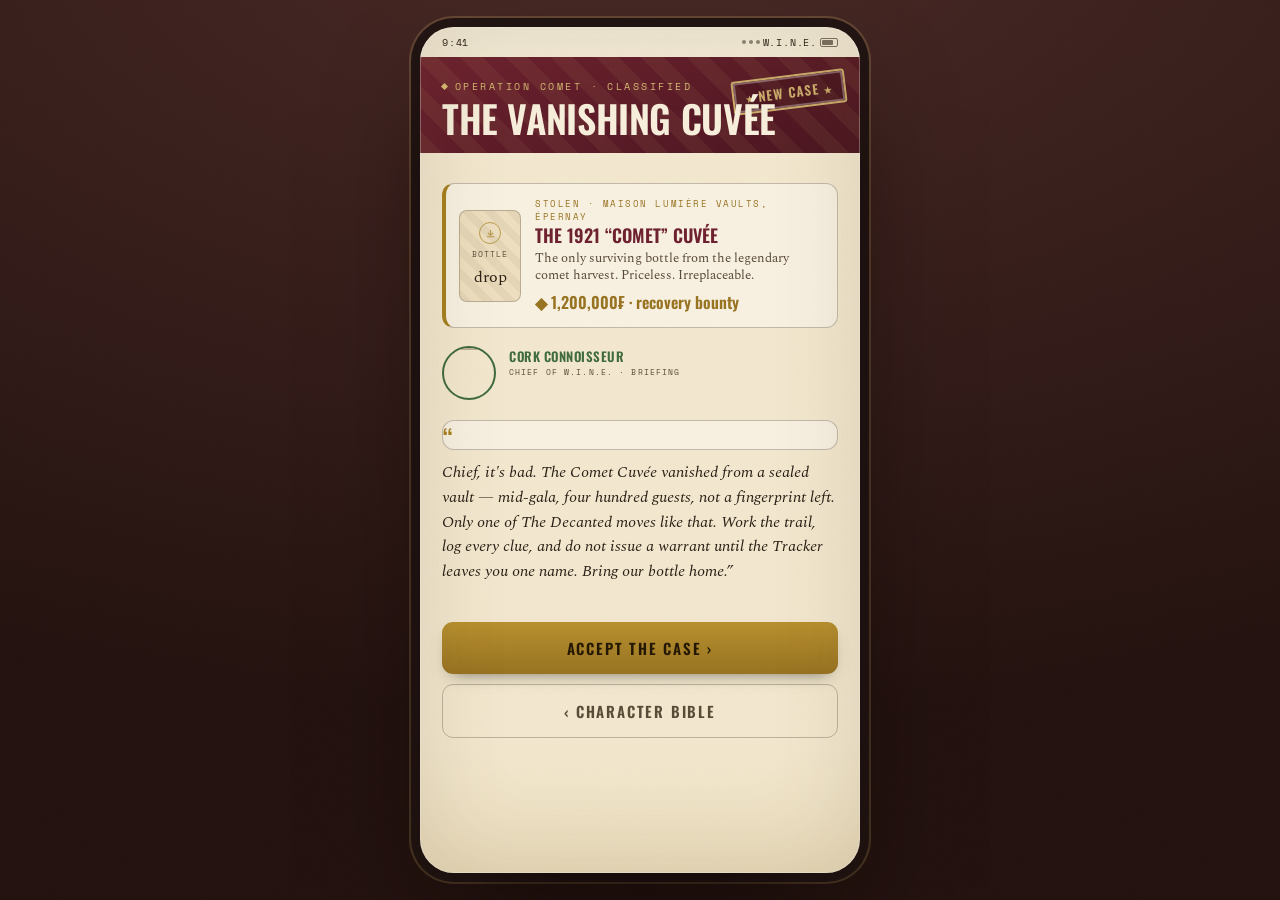
==== case-file.html @ ae3cd0b0 "Add files via upload" ====
<!DOCTYPE html>
<html lang="en">
<head>
<meta charset="UTF-8" />
<meta name="viewport" content="width=device-width, initial-scale=1.0, viewport-fit=cover" />
<title>The Cellar Files — Case File</title>
<link rel="preconnect" href="https://fonts.googleapis.com" />
<link rel="preconnect" href="https://fonts.gstatic.com" crossorigin />
<link href="https://fonts.googleapis.com/css2?family=Oswald:wght@400;500;600;700&family=Spectral:ital,wght@0,400;0,500;0,600;1,400;1,500&family=Space+Mono:wght@400;700&display=swap" rel="stylesheet" />
<link rel="stylesheet" href="case.css" />
<template id="__bundler_thumbnail">
  <svg xmlns="http://www.w3.org/2000/svg" viewBox="0 0 100 100">
    <rect width="100" height="100" fill="#5A1A26"/>
    <circle cx="50" cy="46" r="20" fill="none" stroke="#D8BC73" stroke-width="2.5"/>
    <path d="M50 38 v16 M42 46 h16" stroke="#D8BC73" stroke-width="2.5"/>
    <path d="M64 60 l12 12" stroke="#D8BC73" stroke-width="3" stroke-linecap="round"/>
    <text x="50" y="88" text-anchor="middle" font-family="monospace" font-size="8" letter-spacing="1.5" fill="#D8BC73">CASE FILE</text>
  </svg>
</template>
</head>
<body>
  <div class="frame-wrap">
    <div class="phone">
      <div class="grain"></div>
      <div class="statusbar">
        <span>9:41</span>
        <span class="dots"><i></i><i></i><i></i> W.I.N.E. <span class="batt"></span></span>
      </div>
      <div class="screen" id="screen"></div>

      <!-- overlays live inside the phone -->
      <div class="revealwrap" id="revealwrap"></div>
      <div class="confirmwrap" id="confirmwrap"></div>
      <div class="flyover" id="flyover"></div>
      <div class="gtoast" id="gtoast"></div>
    </div>
  </div>

  <script src="data.js"></script>
  <script src="art.js"></script>
  <script src="career.js"></script>
  <script src="passport-data.js"></script>
  <script src="regions.js"></script>
  <script src="slots.js"></script>
  <script src="case-data.js"></script>
  <script src="case.js"></script>
</body>
</html>
---- case.css ----
/* ============================================================
   THE CELLAR FILES — Case File (gameplay) styles
   Mobile-first premium UI. Shares the dossier palette + type.
   ============================================================ */
:root{
  --burgundy:#6E2230; --burgundy-deep:#5A1A26; --cabernet:#8B2638;
  --paper:#F3E8CF; --paper-2:#ECDEBE; --cream:#F6EEDA;
  --oak:#3A2A1C; --ink:#2B2117; --ink-soft:#5A4A38;
  --gold:#B8902F; --gold-deep:#977322; --gold-soft:#D8BC73; --vine:#5B6B3A;
  --green:#3f6b3f; --red:#9c2b32; --orange:#C8742E;
  --rule:rgba(58,42,28,0.28); --rule-soft:rgba(58,42,28,0.14);
  --font-display:'Oswald','Arial Narrow',sans-serif;
  --font-body:'Spectral',Georgia,serif;
  --font-mono:'Space Mono','Courier New',monospace;
  --accent:#A6801F;
}
*{box-sizing:border-box;}
html,body{margin:0;padding:0;height:100%;}
body{
  font-family:var(--font-body);color:var(--ink);
  background:radial-gradient(120% 90% at 50% -10%,#4a2a26 0%,#3a201d 40%,#23120f 100%);
  -webkit-font-smoothing:antialiased;overflow:hidden;
}
body::before{
  content:"";position:fixed;inset:0;pointer-events:none;z-index:0;
  background-image:url("data:image/svg+xml,%3Csvg xmlns='http://www.w3.org/2000/svg' width='180' height='180'%3E%3Cfilter id='n'%3E%3CfeTurbulence type='fractalNoise' baseFrequency='0.85' numOctaves='2'/%3E%3C/filter%3E%3Crect width='100%25' height='100%25' filter='url(%23n)' opacity='0.5'/%3E%3C/svg%3E");
  opacity:0.05;mix-blend-mode:overlay;
}

/* ===== Phone frame ===== */
.frame-wrap{position:fixed;inset:0;display:flex;align-items:center;justify-content:center;z-index:2;padding:18px;}
.phone{
  position:relative;width:min(440px,96vw);height:min(940px,94vh);
  background:linear-gradient(180deg,var(--cream),var(--paper) 16%,var(--paper) 84%,var(--paper-2));
  border-radius:34px;overflow:hidden;
  box-shadow:0 50px 110px -34px rgba(15,7,5,.85),0 0 0 9px #221513,0 0 0 11px rgba(216,188,115,.22);
}
.phone::after{content:"";position:absolute;inset:0;pointer-events:none;border-radius:34px;
  box-shadow:inset 0 0 90px rgba(90,60,30,.16),inset 0 0 0 1px rgba(255,255,255,.3);z-index:40;}
.phone .grain{position:absolute;inset:0;pointer-events:none;z-index:1;opacity:0.05;mix-blend-mode:multiply;
  background-image:url("data:image/svg+xml,%3Csvg xmlns='http://www.w3.org/2000/svg' width='200' height='200'%3E%3Cfilter id='p'%3E%3CfeTurbulence type='fractalNoise' baseFrequency='0.9' numOctaves='2'/%3E%3C/filter%3E%3Crect width='100%25' height='100%25' filter='url(%23p)' opacity='0.6'/%3E%3C/svg%3E");}

/* status bar */
.statusbar{position:absolute;top:0;left:0;right:0;height:30px;z-index:30;display:flex;align-items:center;
  justify-content:space-between;padding:0 22px;font-family:var(--font-mono);font-size:10px;letter-spacing:.08em;color:var(--ink);}
.statusbar .dots{display:flex;gap:3px;align-items:center;}
.statusbar .dots i{width:4px;height:4px;border-radius:50%;background:var(--ink);opacity:.5;font-style:normal;}
.statusbar .batt{width:18px;height:9px;border:1px solid var(--ink);border-radius:2px;position:relative;opacity:.6;}
.statusbar .batt::after{content:"";position:absolute;left:1px;top:1px;bottom:1px;width:11px;background:var(--ink);border-radius:1px;}

/* screen scroll area */
.screen{position:absolute;inset:30px 0 0;overflow-y:auto;z-index:5;scrollbar-width:none;-webkit-overflow-scrolling:touch;}
.screen::-webkit-scrollbar{display:none;}
.view{min-height:100%;display:flex;flex-direction:column;animation:fade .3s ease;}
@keyframes fade{from{opacity:0;transform:translateY(8px);}to{opacity:1;transform:none;}}
.pad{padding:12px 22px 24px;}

/* ===== shared bits ===== */
.kick{font-family:var(--font-mono);font-size:9.5px;letter-spacing:.26em;text-transform:uppercase;color:var(--gold-deep);display:flex;align-items:center;gap:8px;}
.kick .dot{width:5px;height:5px;background:var(--accent);transform:rotate(45deg);}
.huge{font-family:var(--font-display);font-weight:600;text-transform:uppercase;line-height:.9;color:var(--burgundy);margin:8px 0 0;letter-spacing:-.01em;}
.btn{
  font-family:var(--font-display);font-weight:600;text-transform:uppercase;letter-spacing:.12em;font-size:15px;
  border:none;border-radius:11px;padding:15px 18px;cursor:pointer;width:100%;transition:.15s;
  background:linear-gradient(180deg,var(--burgundy),var(--burgundy-deep));color:var(--cream);
  box-shadow:0 8px 18px -10px rgba(0,0,0,.6);
}
.btn:hover{filter:brightness(1.08);}
.btn:active{transform:translateY(1px);}
.btn[disabled]{opacity:.4;cursor:not-allowed;filter:grayscale(.4);}
.btn.gold{background:linear-gradient(180deg,var(--gold),var(--gold-deep));color:#241803;}
.btn.ghost{background:transparent;color:var(--ink-soft);box-shadow:none;border:1.5px solid var(--rule);}
.btn.ghost:hover{background:rgba(58,42,28,.06);filter:none;}

/* stamp */
.stamp{display:inline-block;font-family:var(--font-display);font-weight:600;text-transform:uppercase;letter-spacing:.1em;
  font-size:13px;padding:5px 11px;border:2.5px solid var(--red);color:var(--red);border-radius:3px;transform:rotate(-7deg);
  box-shadow:inset 0 0 0 2px rgba(255,255,255,.35);opacity:.9;background:rgba(255,255,255,.14);}
.stamp.green{border-color:var(--green);color:var(--green);}
.stamp.gold{border-color:var(--gold-deep);color:var(--gold-deep);}
.stamp::before{content:"★ ";font-size:9px;}.stamp::after{content:" ★";font-size:9px;}

/* image slot in game */
.gslot{position:relative;background:var(--paper-2);overflow:hidden;border:1.5px solid var(--rule);border-radius:10px;cursor:pointer;}
.gslot .slot-img{position:absolute;inset:0;background-size:cover;background-position:center;}
.gslot .slot-ph{position:absolute;inset:0;display:flex;flex-direction:column;align-items:center;justify-content:center;gap:5px;text-align:center;padding:8px;
  background-image:repeating-linear-gradient(45deg,rgba(58,42,28,.05) 0 8px,transparent 8px 16px);}
.gslot .slot-ph .drop-ic{width:22px;height:22px;border:1.5px solid var(--accent);border-radius:50%;display:flex;align-items:center;justify-content:center;color:var(--accent);opacity:.7;}
.gslot .slot-ph .drop-ic svg{width:11px;height:11px;}
.gslot .slot-cap{font-family:var(--font-mono);font-size:8px;letter-spacing:.12em;text-transform:uppercase;color:var(--ink-soft);line-height:1.3;}
.gslot.has-img .slot-ph{display:none;}
.gslot.drag{border-color:var(--accent);box-shadow:0 0 0 3px rgba(184,144,47,.4);}
.gslot .slot-clear{display:none;}
.gslot.has-img .slot-hint{display:none;}

/* ===== HUD (top bar in-mission) ===== */
.hud{position:sticky;top:0;z-index:20;background:linear-gradient(180deg,var(--paper),rgba(243,232,207,.96));
  border-bottom:1.5px solid var(--rule);padding:10px 18px;display:flex;align-items:center;gap:12px;}
.hud .case-no{font-family:var(--font-mono);font-size:9px;letter-spacing:.16em;text-transform:uppercase;color:var(--gold-deep);}
.hud .case-ttl{font-family:var(--font-display);font-weight:600;text-transform:uppercase;font-size:13px;color:var(--burgundy);line-height:1;}
.hud .grow{flex:1;}
.trail{display:flex;flex-direction:column;align-items:flex-end;gap:3px;min-width:96px;}
.trail .tl-k{font-family:var(--font-mono);font-size:8px;letter-spacing:.16em;text-transform:uppercase;color:var(--ink-soft);}
.trail .bar{width:96px;height:7px;border-radius:4px;background:rgba(58,42,28,.16);overflow:hidden;}
.trail .bar i{display:block;height:100%;border-radius:4px;background:linear-gradient(90deg,var(--green),var(--gold));transition:width .4s, background .4s;}
.trail.warm .bar i{background:linear-gradient(90deg,var(--orange),var(--gold));}
.trail.cold .bar i{background:linear-gradient(90deg,var(--red),var(--orange));}

/* warrant chip */
.warrant-chip{display:flex;align-items:center;gap:7px;background:rgba(156,43,50,.1);border:1px solid rgba(156,43,50,.3);
  border-radius:999px;padding:4px 10px 4px 5px;}
.warrant-chip .wm{width:22px;height:22px;border-radius:50%;background:var(--red);color:#fff;display:flex;align-items:center;justify-content:center;font-family:var(--font-display);font-weight:600;font-size:10px;}
.warrant-chip .wt{font-family:var(--font-mono);font-size:8px;letter-spacing:.1em;text-transform:uppercase;color:var(--red);line-height:1.15;}

/* ===== Briefing ===== */
.brief-hero{position:relative;padding:22px 22px 18px;background:linear-gradient(160deg,#6E2230,#4a1620);color:var(--cream);overflow:hidden;}
.brief-hero::before{content:"";position:absolute;inset:0;background-image:repeating-linear-gradient(45deg,rgba(216,188,115,.07) 0 16px,transparent 16px 32px);}
.brief-hero .kick{color:var(--gold-soft);position:relative;}
.brief-hero .kick .dot{background:var(--gold-soft);}
.brief-hero .huge{color:var(--cream);position:relative;font-size:38px;}
.brief-hero .new-stamp{position:absolute;top:18px;right:14px;color:var(--gold-soft);border-color:var(--gold-soft);background:rgba(0,0,0,.12);}
.bottle-card{display:flex;gap:14px;align-items:center;background:rgba(255,255,255,.4);border:1px solid var(--rule);border-left:4px solid var(--accent);border-radius:12px;padding:13px;margin:18px 0;}
.bottle-card .gslot{width:62px;height:92px;flex:0 0 auto;border-radius:8px;}
.bottle-card .bc-k{font-family:var(--font-mono);font-size:8.5px;letter-spacing:.18em;text-transform:uppercase;color:var(--gold-deep);}
.bottle-card .bc-n{font-family:var(--font-display);font-weight:600;font-size:18px;color:var(--burgundy);line-height:1.04;margin:3px 0 5px;text-transform:uppercase;}
.bottle-card .bc-d{font-size:12.5px;color:var(--ink-soft);line-height:1.4;}
.bottle-card .bc-val{font-family:var(--font-display);font-weight:600;color:var(--gold-deep);font-size:16px;margin-top:5px;}
.chief{display:flex;gap:13px;align-items:flex-start;margin:6px 0 20px;}
.chief .ch-photo{width:54px;height:54px;flex:0 0 auto;border-radius:50%;overflow:hidden;border:2px solid var(--green);}
.chief .ch-name{font-family:var(--font-display);font-weight:600;text-transform:uppercase;font-size:13px;color:var(--green);letter-spacing:.04em;}
.chief .ch-role{font-family:var(--font-mono);font-size:8px;letter-spacing:.14em;text-transform:uppercase;color:var(--ink-soft);}
.brief-text{font-size:15.5px;line-height:1.6;color:var(--ink);font-style:italic;text-wrap:pretty;}
.brief-text .lead{font-size:24px;font-style:normal;font-family:var(--font-display);font-weight:600;color:var(--accent);float:left;padding:4px 9px 0 0;line-height:1;}

/* ===== Investigation ===== */
.loc-head{padding:12px 22px 12px;border-bottom:1.5px solid var(--rule);}
.loc-name{font-family:var(--font-display);font-weight:600;text-transform:uppercase;font-size:30px;color:var(--burgundy);line-height:.9;margin:7px 0 4px;}
.loc-sub{font-family:var(--font-mono);font-size:9.5px;letter-spacing:.14em;text-transform:uppercase;color:var(--ink-soft);}
.minimap{position:relative;width:100%;height:96px;border:1.5px solid var(--rule);border-radius:10px;overflow:hidden;margin:12px 0 2px;
  background:radial-gradient(120% 120% at 50% 0%,#e9ddc1,#dccfac 70%,#d3c49f);}
.minimap svg.grat{position:absolute;inset:0;width:100%;height:100%;}
.minimap svg.grat line{stroke:rgba(58,42,28,.16);stroke-width:1;vector-effect:non-scaling-stroke;}
.minimap .mpin{position:absolute;transform:translate(-50%,-50%);width:16px;height:16px;}
.region-img{position:absolute;inset:0;width:100%;height:100%;object-fit:cover;z-index:2;}
.loc-flag{position:absolute;top:8px;right:8px;width:36px;height:auto;border:1.5px solid var(--oak);border-radius:3px;box-shadow:0 2px 6px rgba(0,0,0,.45);z-index:3;}
.o-flag{width:100%;height:100%;object-fit:cover;display:block;}
.travel-banner{width:100%;height:auto;border-radius:11px;display:block;margin-bottom:14px;border:1px solid var(--rule);}
.minimap .mpin .d{width:16px;height:16px;border-radius:50%;background:var(--accent);border:2px solid var(--cream);box-shadow:0 2px 5px rgba(0,0,0,.4);}
.minimap .mpin .png{position:absolute;inset:0;border-radius:50%;border:2px solid var(--accent);animation:png 2.4s infinite;}
@keyframes png{0%{transform:scale(1);opacity:.6;}70%{transform:scale(3);opacity:0;}100%{opacity:0;}}

.section-h{font-family:var(--font-display);font-weight:600;text-transform:uppercase;letter-spacing:.16em;font-size:13px;color:var(--ink);
  display:flex;align-items:center;gap:10px;margin:14px 0 12px;}
.section-h::after{content:"";flex:1;height:1px;background:var(--rule-soft);}
.section-h .hint{font-family:var(--font-mono);font-size:8.5px;letter-spacing:.06em;text-transform:none;color:var(--ink-soft);}

.lead{display:flex;gap:13px;align-items:flex-start;width:100%;text-align:left;cursor:pointer;
  background:rgba(255,255,255,.4);border:1px solid var(--rule);border-radius:12px;padding:14px;margin-bottom:11px;transition:.15s;}
.lead:hover{background:rgba(255,255,255,.7);transform:translateY(-2px);box-shadow:0 8px 18px -12px rgba(0,0,0,.4);}
.lead .l-ic{width:38px;height:38px;flex:0 0 auto;border-radius:9px;background:var(--burgundy);color:var(--cream);display:flex;align-items:center;justify-content:center;}
.lead .l-ic svg{width:19px;height:19px;}
.lead .l-role{font-family:var(--font-mono);font-size:8px;letter-spacing:.16em;text-transform:uppercase;color:var(--gold-deep);}
.lead .l-title{font-family:var(--font-display);font-weight:600;text-transform:uppercase;font-size:16px;color:var(--ink);line-height:1;margin-top:2px;}
.lead .l-arrow{margin-left:auto;align-self:center;color:var(--ink-soft);font-size:18px;}
.lead.done{opacity:.62;}
.lead.done .l-ic{background:var(--green);}
.lead.done:hover{transform:none;}

/* lead reveal modal */
.revealwrap{position:absolute;inset:0;z-index:60;display:none;align-items:flex-end;justify-content:center;
  background:rgba(20,10,8,.55);backdrop-filter:blur(2px);}
.revealwrap.show{display:flex;animation:fade .2s;}
.reveal{width:100%;background:linear-gradient(180deg,var(--cream),var(--paper));border-radius:20px 20px 0 0;
  border-top:3px solid var(--accent);padding:22px 22px 26px;box-shadow:0 -20px 50px -20px rgba(0,0,0,.6);animation:up .28s cubic-bezier(.2,.9,.3,1);}
@keyframes up{from{transform:translateY(100%);}to{transform:none;}}
.reveal .r-role{font-family:var(--font-mono);font-size:9px;letter-spacing:.18em;text-transform:uppercase;color:var(--gold-deep);}
.reveal .r-title{font-family:var(--font-display);font-weight:600;text-transform:uppercase;font-size:22px;color:var(--burgundy);margin:3px 0 12px;line-height:1;}
.reveal .r-text{font-size:16px;line-height:1.55;color:var(--ink);text-wrap:pretty;}
.reveal .r-log{margin:18px 0 16px;display:flex;align-items:center;gap:12px;border:1.5px dashed var(--rule);border-radius:10px;padding:12px 14px;background:rgba(184,144,47,.07);}
.reveal .r-log .rl-stamp{flex:0 0 auto;}
.reveal .r-log .rl-k{font-family:var(--font-mono);font-size:8.5px;letter-spacing:.16em;text-transform:uppercase;color:var(--gold-deep);}
.reveal .r-log .rl-v{font-family:var(--font-display);font-weight:600;text-transform:uppercase;font-size:17px;color:var(--ink);line-height:1;margin-top:2px;}

/* ===== bottom action bar ===== */
.actionbar{position:sticky;bottom:0;z-index:20;display:flex;gap:10px;padding:12px 18px 16px;
  background:linear-gradient(180deg,rgba(243,232,207,0),var(--paper) 34%);}
.actionbar .btn{flex:1;}

/* ===== Travel ===== */
.travel-head{padding:18px 22px 8px;}
.dest-clue{background:rgba(110,34,48,.08);border:1px solid rgba(110,34,48,.25);border-radius:12px;padding:14px 16px;margin:6px 0 6px;}
.dest-clue .dc-k{font-family:var(--font-mono);font-size:8.5px;letter-spacing:.18em;text-transform:uppercase;color:var(--burgundy);}
.dest-clue .dc-t{font-size:16px;line-height:1.45;color:var(--ink);font-style:italic;margin-top:5px;}
.opt{display:flex;align-items:center;gap:14px;width:100%;text-align:left;cursor:pointer;
  background:rgba(255,255,255,.4);border:1px solid var(--rule);border-radius:12px;padding:14px;margin-bottom:11px;transition:.15s;}
.opt:hover{background:rgba(255,255,255,.7);transform:translateY(-2px);}
.opt .o-map{width:74px;height:42px;flex:0 0 auto;border-radius:7px;overflow:hidden;position:relative;border:1px solid var(--rule);
  background:radial-gradient(120% 120% at 50% 0%,#e9ddc1,#d3c49f);}
.opt .o-map .mpin{width:11px;height:11px;}.opt .o-map .mpin .d{width:11px;height:11px;}
.opt .o-name{font-family:var(--font-display);font-weight:600;text-transform:uppercase;font-size:17px;color:var(--ink);line-height:1;}
.opt .o-country{font-family:var(--font-mono);font-size:8.5px;letter-spacing:.12em;text-transform:uppercase;color:var(--ink-soft);margin-top:3px;}
.opt .o-arrow{margin-left:auto;color:var(--ink-soft);font-size:18px;}

/* travel animation overlay */
.flyover{position:absolute;inset:0;z-index:70;display:none;flex-direction:column;align-items:center;justify-content:center;gap:18px;
  background:radial-gradient(circle at 50% 40%,#4a2a26,#23120f);color:var(--cream);text-align:center;padding:30px;}
.flyover.show{display:flex;animation:fade .25s;}
.flyover .fly-map{width:78%;aspect-ratio:2/1;position:relative;border:1px solid rgba(216,188,115,.3);border-radius:10px;overflow:hidden;
  background:radial-gradient(120% 120% at 50% 0%,rgba(233,221,193,.16),rgba(58,42,28,.2));}
.flyover .fly-map svg{position:absolute;inset:0;width:100%;height:100%;}
.flyover .fly-route{stroke:var(--gold-soft);stroke-width:2.5;stroke-dasharray:5 4;fill:none;
  stroke-dashoffset:var(--len,400);animation:dash 1.5s ease forwards;}
@keyframes dash{to{stroke-dashoffset:0;}}
.flyover .fly-k{font-family:var(--font-mono);font-size:10px;letter-spacing:.24em;text-transform:uppercase;color:var(--gold-soft);}
.flyover .fly-to{font-family:var(--font-display);font-weight:600;text-transform:uppercase;font-size:30px;color:var(--cream);line-height:.9;}
.flyover .plane{position:absolute;width:20px;height:20px;color:var(--cream);offset-path:var(--path);animation:fly 1.5s ease forwards;}

/* ===== Suspect Tracker ===== */
.tracker-head{padding:16px 22px 8px;}
.known{display:flex;flex-wrap:wrap;gap:8px;margin:12px 0 4px;}
.known .kchip{display:flex;flex-direction:column;background:rgba(184,144,47,.1);border:1px solid rgba(184,144,47,.32);border-radius:9px;padding:7px 11px;}
.known .kchip .kc-k{font-family:var(--font-mono);font-size:7.5px;letter-spacing:.14em;text-transform:uppercase;color:var(--gold-deep);}
.known .kchip .kc-v{font-family:var(--font-display);font-weight:600;text-transform:uppercase;font-size:14px;color:var(--ink);line-height:1.05;}
.known .kchip.empty{background:rgba(58,42,28,.05);border-style:dashed;border-color:var(--rule);}
.known .kchip.empty .kc-v{color:var(--ink-soft);opacity:.6;}
.suspects{display:grid;grid-template-columns:repeat(2,1fr);gap:11px;margin-top:6px;}
.suspect{position:relative;text-align:left;cursor:pointer;background:rgba(255,255,255,.42);border:1px solid var(--rule);
  border-radius:12px;padding:11px;transition:.15s;overflow:hidden;}
.suspect:hover{background:rgba(255,255,255,.72);}
.suspect .s-photo{position:relative;width:100%;aspect-ratio:1;border-radius:9px;overflow:hidden;margin-bottom:8px;border:1px solid var(--rule);}
.suspect .s-name{font-family:var(--font-display);font-weight:600;text-transform:uppercase;font-size:13px;color:var(--ink);line-height:1;}
.suspect .s-alias{font-family:var(--font-mono);font-size:7.5px;letter-spacing:.06em;text-transform:uppercase;color:var(--ink-soft);margin-top:3px;}
.suspect .s-threat{position:absolute;top:8px;left:8px;z-index:2;font-family:var(--font-display);font-weight:600;font-size:8px;letter-spacing:.05em;
  color:#fff;padding:2px 6px;border-radius:3px;text-transform:uppercase;}
.suspect.cleared{opacity:.96;}
.suspect.cleared .s-photo .s-img,.suspect.cleared .s-name,.suspect.cleared .s-alias{filter:grayscale(1);opacity:.42;}
.suspect .clear-stamp{position:absolute;top:42%;left:50%;transform:translate(-50%,-50%) rotate(-12deg);z-index:5;display:none;
  font-family:var(--font-display);font-weight:600;text-transform:uppercase;letter-spacing:.1em;font-size:14px;color:var(--green);
  border:2.5px solid var(--green);border-radius:3px;padding:3px 8px;box-shadow:inset 0 0 0 2px rgba(255,255,255,.4);background:rgba(255,255,255,.3);}
.suspect.cleared .clear-stamp{display:block;}
.suspect.prime{border-color:var(--red);box-shadow:0 0 0 2px rgba(156,43,50,.5);}
.suspect.prime::after{content:"PRIME SUSPECT";position:absolute;bottom:0;left:0;right:0;background:var(--red);color:#fff;
  font-family:var(--font-mono);font-size:8px;letter-spacing:.14em;text-align:center;padding:3px;text-transform:uppercase;}
.s-img{position:absolute;inset:0;background-size:cover;background-position:center top;}
.s-mono{position:absolute;inset:0;display:flex;align-items:center;justify-content:center;font-family:var(--font-display);font-weight:600;font-size:30px;color:var(--cream);background:var(--sc,#6E2230);}

/* warrant confirm */
.confirmwrap{position:absolute;inset:0;z-index:80;display:none;align-items:center;justify-content:center;padding:26px;
  background:rgba(20,10,8,.6);backdrop-filter:blur(2px);}
.confirmwrap.show{display:flex;animation:fade .2s;}
.confirm{width:100%;background:linear-gradient(180deg,var(--cream),var(--paper));border-radius:18px;border:1.5px solid var(--oak);
  padding:22px;text-align:center;box-shadow:0 30px 60px -20px rgba(0,0,0,.7);}
.confirm .c-photo{width:88px;height:88px;border-radius:50%;overflow:hidden;margin:0 auto 12px;border:2.5px solid var(--red);position:relative;}
.confirm .c-q{font-family:var(--font-body);font-size:16px;color:var(--ink);line-height:1.45;margin-bottom:4px;}
.confirm .c-q b{font-family:var(--font-display);font-weight:600;text-transform:uppercase;color:var(--burgundy);font-size:20px;display:block;margin-top:4px;}
.confirm .c-warn{font-family:var(--font-mono);font-size:10px;letter-spacing:.06em;color:var(--ink-soft);margin:10px 0 18px;}
.confirm .c-btns{display:flex;gap:10px;}

/* ===== Result ===== */
.result{flex:1;display:flex;flex-direction:column;align-items:center;justify-content:center;text-align:center;padding:34px 26px;color:var(--cream);min-height:100%;}
.result.win{background:radial-gradient(circle at 50% 32%,#2f5a36,#1c3322 70%,#16261b);}
.result.lose{background:radial-gradient(circle at 50% 32%,#5a2026,#33161a 70%,#23120f);}
.result .r-stamp{font-size:18px;margin-bottom:22px;border-width:3px;background:rgba(255,255,255,.12);}
.result.win .r-stamp{color:var(--gold-soft);border-color:var(--gold-soft);}
.result.lose .r-stamp{color:#e7a3a7;border-color:#e7a3a7;}
.result .r-portrait{width:128px;height:128px;border-radius:50%;overflow:hidden;border:3px solid rgba(216,188,115,.5);margin-bottom:20px;position:relative;box-shadow:0 14px 30px -12px rgba(0,0,0,.6);}
.result .r-h{font-family:var(--font-display);font-weight:700;text-transform:uppercase;font-size:40px;line-height:.88;margin:0 0 12px;}
.result .r-sub{font-size:15.5px;line-height:1.55;color:rgba(246,238,218,.85);max-width:30ch;margin-bottom:8px;text-wrap:pretty;}
.result .r-reward{font-family:var(--font-display);font-weight:600;font-size:22px;color:var(--gold-soft);margin:14px 0 26px;}
.result .r-reward span{display:block;font-family:var(--font-mono);font-size:9px;letter-spacing:.2em;color:rgba(246,238,218,.5);margin-bottom:3px;}
.result .btn{max-width:280px;}
.confetti{position:absolute;top:0;width:8px;height:12px;opacity:.9;animation:drop linear forwards;}
.xp-line{display:flex;flex-direction:column;align-items:center;gap:4px;margin:2px 0 6px;}
.xp-line .xpg{font-family:var(--font-display);font-weight:700;font-size:24px;color:var(--gold-soft);letter-spacing:.04em;}
.xp-line .rankup{font-family:var(--font-mono);font-size:10px;letter-spacing:.14em;text-transform:uppercase;color:#bfe3c0;background:rgba(63,107,63,.4);padding:3px 10px;border-radius:999px;}
.stamped-line{display:flex;flex-direction:column;align-items:center;gap:3px;margin:8px 0 2px;}
.stamped-line .sl-k{font-family:var(--font-mono);font-size:9px;letter-spacing:.16em;text-transform:uppercase;color:var(--gold-soft);}
.stamped-line .sl-v{font-family:var(--font-display);font-weight:600;text-transform:uppercase;font-size:13px;color:var(--cream);text-align:center;}
@keyframes drop{to{transform:translateY(120vh) rotate(540deg);opacity:0;}}

/* toast */
.gtoast{position:absolute;left:50%;bottom:96px;transform:translateX(-50%) translateY(10px);z-index:90;
  background:var(--ink);color:var(--cream);font-family:var(--font-mono);font-size:11px;letter-spacing:.06em;
  padding:10px 16px;border-radius:999px;opacity:0;transition:.25s;pointer-events:none;border:1px solid var(--gold-deep);max-width:80%;text-align:center;}
.gtoast.show{opacity:1;transform:translateX(-50%) translateY(0);}
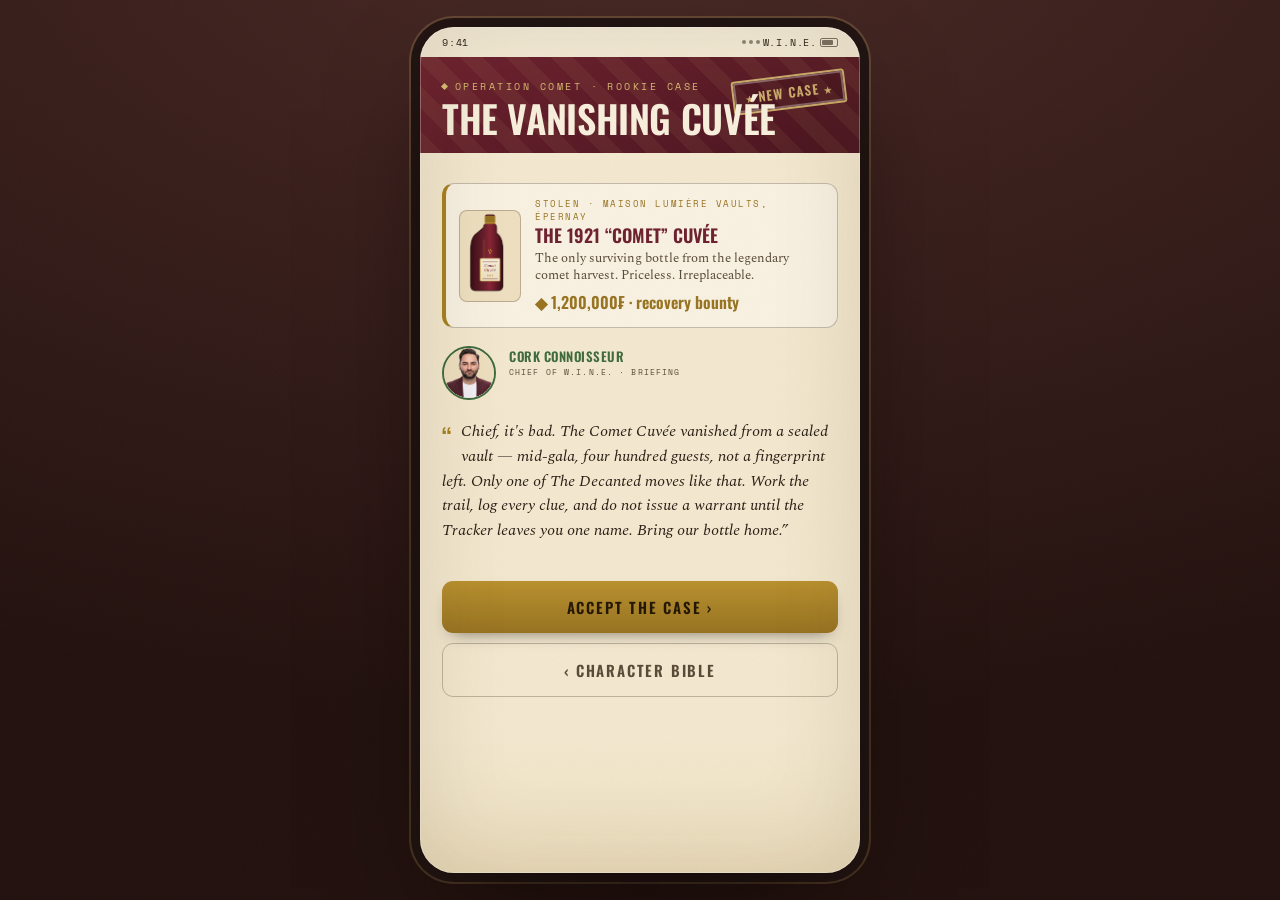
==== commit 45736816: "Update case-file.html" ====
--- a/case-file.html
+++ b/case-file.html
@@ -1,6 +1,16 @@
 <!DOCTYPE html>
 <html lang="en">
+
 <head>
+<!-- Google tag (gtag.js) -->
+<script async src="https://www.googletagmanager.com/gtag/js?id=G-H29Z332P8J"></script>
+<script>
+  window.dataLayer = window.dataLayer || [];
+  function gtag(){dataLayer.push(arguments);}
+  gtag('js', new Date());
+  gtag('config', 'G-H29Z332P8J');
+  window.track = function(name, params){ try{ if (window.gtag) gtag('event', name, params || {}); } catch(e){} };
+</script>
 <meta charset="UTF-8" />
 <meta name="viewport" content="width=device-width, initial-scale=1.0, viewport-fit=cover" />
 <title>The Cellar Files — Case File</title>
--- a/case.css
+++ b/case.css
@@ -30,7 +30,7 @@
 /* ===== Phone frame ===== */
 .frame-wrap{position:fixed;inset:0;display:flex;align-items:center;justify-content:center;z-index:2;padding:18px;}
 .phone{
-  position:relative;width:min(440px,96vw);height:min(940px,94vh);
+  position:relative;width:min(440px,96vw);height:min(940px,94vh);height:min(940px,94dvh);
   background:linear-gradient(180deg,var(--cream),var(--paper) 16%,var(--paper) 84%,var(--paper-2));
   border-radius:34px;overflow:hidden;
   box-shadow:0 50px 110px -34px rgba(15,7,5,.85),0 0 0 9px #221513,0 0 0 11px rgba(216,188,115,.22);
@@ -130,23 +130,24 @@
 .chief .ch-name{font-family:var(--font-display);font-weight:600;text-transform:uppercase;font-size:13px;color:var(--green);letter-spacing:.04em;}
 .chief .ch-role{font-family:var(--font-mono);font-size:8px;letter-spacing:.14em;text-transform:uppercase;color:var(--ink-soft);}
 .brief-text{font-size:15.5px;line-height:1.6;color:var(--ink);font-style:italic;text-wrap:pretty;}
-.brief-text .lead{font-size:24px;font-style:normal;font-family:var(--font-display);font-weight:600;color:var(--accent);float:left;padding:4px 9px 0 0;line-height:1;}
+.brief-text .bq-mark{font-size:24px;font-style:normal;font-family:var(--font-display);font-weight:600;color:var(--accent);float:left;padding:4px 9px 0 0;line-height:1;}
 
 /* ===== Investigation ===== */
 .loc-head{padding:12px 22px 12px;border-bottom:1.5px solid var(--rule);}
 .loc-name{font-family:var(--font-display);font-weight:600;text-transform:uppercase;font-size:30px;color:var(--burgundy);line-height:.9;margin:7px 0 4px;}
 .loc-sub{font-family:var(--font-mono);font-size:9.5px;letter-spacing:.14em;text-transform:uppercase;color:var(--ink-soft);}
-.minimap{position:relative;width:100%;height:96px;border:1.5px solid var(--rule);border-radius:10px;overflow:hidden;margin:12px 0 2px;
+.minimap{position:relative;width:100%;aspect-ratio:2/1;border:1.5px solid var(--rule);border-radius:10px;overflow:hidden;margin:12px 0 2px;
   background:radial-gradient(120% 120% at 50% 0%,#e9ddc1,#dccfac 70%,#d3c49f);}
+.minimap .world-map{position:absolute;inset:0;width:100%;height:100%;object-fit:cover;}
 .minimap svg.grat{position:absolute;inset:0;width:100%;height:100%;}
 .minimap svg.grat line{stroke:rgba(58,42,28,.16);stroke-width:1;vector-effect:non-scaling-stroke;}
-.minimap .mpin{position:absolute;transform:translate(-50%,-50%);width:16px;height:16px;}
+.minimap .mpin{position:absolute;transform:translate(-50%,-50%);width:16px;height:16px;z-index:3;}
 .region-img{position:absolute;inset:0;width:100%;height:100%;object-fit:cover;z-index:2;}
 .loc-flag{position:absolute;top:8px;right:8px;width:36px;height:auto;border:1.5px solid var(--oak);border-radius:3px;box-shadow:0 2px 6px rgba(0,0,0,.45);z-index:3;}
 .o-flag{width:100%;height:100%;object-fit:cover;display:block;}
 .travel-banner{width:100%;height:auto;border-radius:11px;display:block;margin-bottom:14px;border:1px solid var(--rule);}
-.minimap .mpin .d{width:16px;height:16px;border-radius:50%;background:var(--accent);border:2px solid var(--cream);box-shadow:0 2px 5px rgba(0,0,0,.4);}
-.minimap .mpin .png{position:absolute;inset:0;border-radius:50%;border:2px solid var(--accent);animation:png 2.4s infinite;}
+.minimap .mpin .d{position:absolute;inset:0;box-sizing:border-box;width:16px;height:16px;border-radius:50%;background:var(--accent);border:2px solid var(--cream);box-shadow:0 2px 5px rgba(0,0,0,.4);}
+.minimap .mpin .png{position:absolute;inset:0;box-sizing:border-box;border-radius:50%;border:2px solid var(--accent);animation:png 2.4s infinite;}
 @keyframes png{0%{transform:scale(1);opacity:.6;}70%{transform:scale(3);opacity:0;}100%{opacity:0;}}
 
 .section-h{font-family:var(--font-display);font-weight:600;text-transform:uppercase;letter-spacing:.16em;font-size:13px;color:var(--ink);
@@ -163,6 +164,9 @@
 .lead .l-title{font-family:var(--font-display);font-weight:600;text-transform:uppercase;font-size:16px;color:var(--ink);line-height:1;margin-top:2px;}
 .lead .l-arrow{margin-left:auto;align-self:center;color:var(--ink-soft);font-size:18px;}
 .lead.done{opacity:.62;}
+.lead.spent{opacity:.4;cursor:not-allowed;border-style:dashed;}
+.lead.spent .l-ic{background:var(--ink-soft);}
+.lead.spent:hover{transform:none;box-shadow:none;}
 .lead.done .l-ic{background:var(--green);}
 .lead.done:hover{transform:none;}
 
@@ -171,7 +175,7 @@
   background:rgba(20,10,8,.55);backdrop-filter:blur(2px);}
 .revealwrap.show{display:flex;animation:fade .2s;}
 .reveal{width:100%;background:linear-gradient(180deg,var(--cream),var(--paper));border-radius:20px 20px 0 0;
-  border-top:3px solid var(--accent);padding:22px 22px 26px;box-shadow:0 -20px 50px -20px rgba(0,0,0,.6);animation:up .28s cubic-bezier(.2,.9,.3,1);}
+  border-top:3px solid var(--accent);padding:22px 22px calc(26px + env(safe-area-inset-bottom));box-shadow:0 -20px 50px -20px rgba(0,0,0,.6);animation:up .28s cubic-bezier(.2,.9,.3,1);}
 @keyframes up{from{transform:translateY(100%);}to{transform:none;}}
 .reveal .r-role{font-family:var(--font-mono);font-size:9px;letter-spacing:.18em;text-transform:uppercase;color:var(--gold-deep);}
 .reveal .r-title{font-family:var(--font-display);font-weight:600;text-transform:uppercase;font-size:22px;color:var(--burgundy);margin:3px 0 12px;line-height:1;}
@@ -182,7 +186,7 @@
 .reveal .r-log .rl-v{font-family:var(--font-display);font-weight:600;text-transform:uppercase;font-size:17px;color:var(--ink);line-height:1;margin-top:2px;}
 
 /* ===== bottom action bar ===== */
-.actionbar{position:sticky;bottom:0;z-index:20;display:flex;gap:10px;padding:12px 18px 16px;
+.actionbar{position:sticky;bottom:0;z-index:20;display:flex;gap:10px;padding:12px 18px calc(16px + env(safe-area-inset-bottom));
   background:linear-gradient(180deg,rgba(243,232,207,0),var(--paper) 34%);}
 .actionbar .btn{flex:1;}
 
@@ -205,7 +209,7 @@
 .flyover{position:absolute;inset:0;z-index:70;display:none;flex-direction:column;align-items:center;justify-content:center;gap:18px;
   background:radial-gradient(circle at 50% 40%,#4a2a26,#23120f);color:var(--cream);text-align:center;padding:30px;}
 .flyover.show{display:flex;animation:fade .25s;}
-.flyover .fly-map{width:78%;aspect-ratio:2/1;position:relative;border:1px solid rgba(216,188,115,.3);border-radius:10px;overflow:hidden;
+.flyover .fly-map{width:78%;aspect-ratio:7/2;position:relative;border:1px solid rgba(216,188,115,.3);border-radius:10px;overflow:hidden;
   background:radial-gradient(120% 120% at 50% 0%,rgba(233,221,193,.16),rgba(58,42,28,.2));}
 .flyover .fly-map svg{position:absolute;inset:0;width:100%;height:100%;}
 .flyover .fly-route{stroke:var(--gold-soft);stroke-width:2.5;stroke-dasharray:5 4;fill:none;
@@ -283,3 +287,11 @@
   background:var(--ink);color:var(--cream);font-family:var(--font-mono);font-size:11px;letter-spacing:.06em;
   padding:10px 16px;border-radius:999px;opacity:0;transition:.25s;pointer-events:none;border:1px solid var(--gold-deep);max-width:80%;text-align:center;}
 .gtoast.show{opacity:1;transform:translateX(-50%) translateY(0);}
+
+/* The case page loads only case.css, so these .gslot photo slots have no height
+   and the character art was invisible. Size them to fill their round/square frames. */
+.ch-photo .gslot,.s-photo .gslot,.c-photo .gslot,.r-portrait .gslot{width:100%;height:100%;border:none;}
+.ch-photo .gslot .slot-img,.s-photo .gslot .slot-img,.c-photo .gslot .slot-img,.r-portrait .gslot .slot-img{background-position:center top;}
+
+/* transit flyover shows the destination region card */
+.flyover .fly-map .fly-region{position:absolute;inset:0;width:100%;height:100%;object-fit:cover;}
